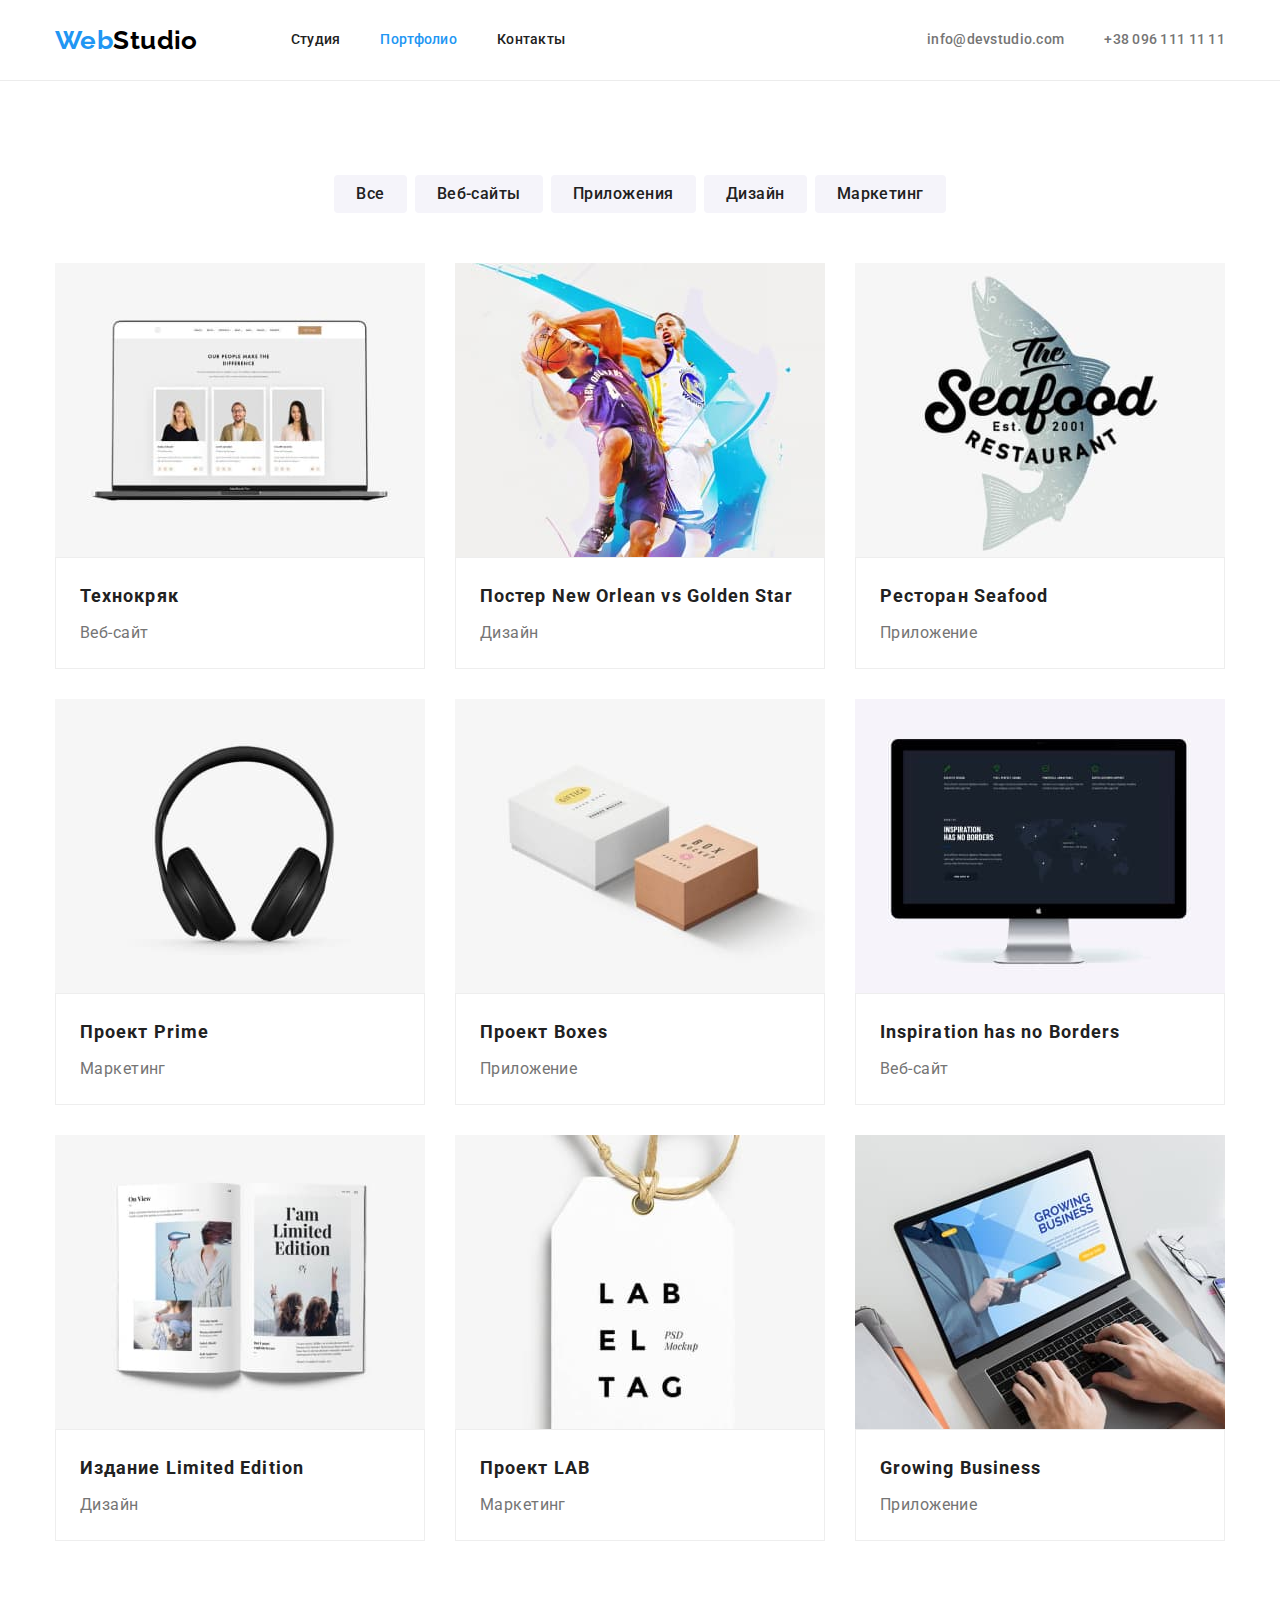
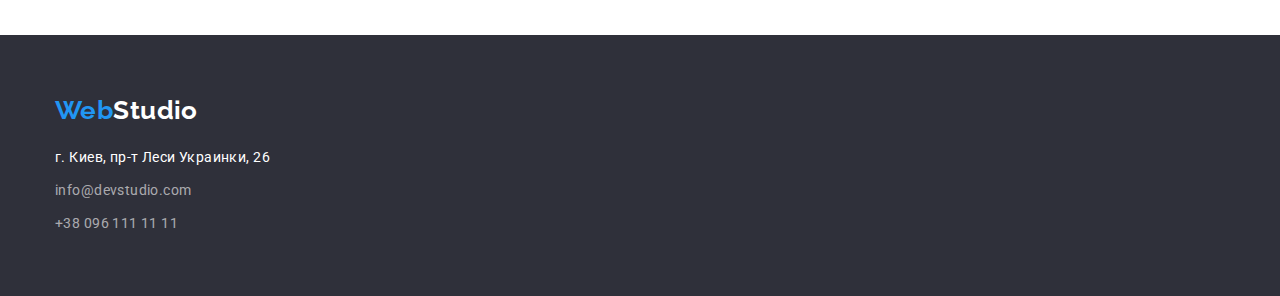
==== portfolio.html @ d9ded42a "Initial commit" ====
<!DOCTYPE html>
<html lang="ru">
<head>
    <meta charset="UTF-8">
    <meta http-equiv="X-UA-Compatible" content="IE=edge">
    <meta name="viewport" content="width=device-width, initial-scale=1.0">
    <title>Портфолио</title>
    <!--Custome fonts-->
    <link rel="preconnect" href="https://fonts.googleapis.com">
    <link rel="preconnect" href="https://fonts.gstatic.com" crossorigin>
    <link href="https://fonts.googleapis.com/css2?family=Raleway:wght@700&family=Roboto:wght@400;500;700;900&display=swap" rel="stylesheet">

    <link rel="stylesheet" href="https://cdn.jsdelivr.net/npm/modern-normalize@1.1.0/modern-normalize.min.css" />
    <!--Custome style-->
    <link rel="stylesheet" href="./css/styles.css">
    
</head>
<body>
    <!-- Cекція Хедер-->
    <header class="header">
        <div class="container header-container">

            <a class="logo-header" href="./index.html"><span class="logo-accent">Web</span>Studio</a>
            <nav class="header-nav">
                <ul class="header-nav-list list ">
                    <li class="item"><a class="header-nav-item link " href="./index.html">Студия</a></li>
                    <li class="item"><a class="header-nav-item link current-link" href="./portfolio.html">Портфолио</a></li>
                    <li class="item"><a class="header-nav-item link" href="./index.html">Контакты</a></li>
                </ul>
            </nav> 
        
            <ul class="header-contact-list list">
                <li class="item"><a class="header-contact-item link" href="mailto:info@devstudio.com">info@devstudio.com</a></li>
                <li class="item"><a class="header-contact-item link" href="tel:+380961111111">+38 096 111 11 11</a></li>
            </ul>
        </div>
    
    </header>


    <main>

        <section class="portfolio-section">
            <div class="container">
                <!--Секція Фільтри--> 
                
                    <ul class="filters list">
                        <li class="filter-item"><button class="filter-btn" type="button">Все </button></li>
                        <li class="filter-item"><button class="filter-btn" type="button">Веб-сайты</button></li>
                        <li class="filter-item"><button class="filter-btn" type="button">Приложения</button></li>
                        <li class="filter-item"><button class="filter-btn" type="button">Дизайн</button></li>
                        <li class="filter-item"><button class="filter-btn" type="button">Маркетинг</button>  </li>
                    </ul>
                        
                     <!--Секція Портфоліо-->  
                <h1 class="visually-hidden">Портфолио</h1>
                <ul class="portfolio-flex list">
                    <li class="portfolio-item">
                        <img src="./images/portfolio/img-1.jpg" alt="Веб-сайт на ноутбуке"  width="370" height="294">
                        <div class="portfolio-card">
                            <h2 class="portfolio-item-title">Технокряк</h2>
                            <p class="portfolio-item-descr">Веб-сайт</p>
                        </div>
                    </li>
                    <li class="portfolio-item">
                        <img src="./images/portfolio/img-2.jpg" alt="постер с баскетболистами" width="370" height="294">
                        <div class="portfolio-card">
                            <h2 class="portfolio-item-title">Постер New Orlean vs Golden Star</h2>
                            <p class="portfolio-item-descr">Дизайн</p>
                        </div>
                    </li>
                    <li class="portfolio-item">
                        <img src="./images/portfolio/img-3.jpg" alt="эмблема ресторана Seafood" width="370" height="294">
                        <div class="portfolio-card">
                            <h2 class="portfolio-item-title">Ресторан Seafood</h2>
                            <p class="portfolio-item-descr">Приложение</p>
                        </div>
                    </li>
                    <li class="portfolio-item">
                        <img src="./images/portfolio/img-4.jpg" alt="наушники" width="370" height="294">
                        <div class="portfolio-card">
                            <h2 class="portfolio-item-title">Проект Prime</h2>
                            <p class="portfolio-item-descr">Маркетинг</p>
                        </div>
                    </li>
                    <li class="portfolio-item">
                        <img src="./images/portfolio/img-5.jpg" alt="коробки" width="370" height="294">
                        <div class="portfolio-card">
                            <h2 class="portfolio-item-title">Проект Boxes</h2>
                            <p class="portfolio-item-descr">Приложение</p>
                        </div>
                    </li>
                    <li class="portfolio-item">
                        <img src="./images/portfolio/img-6.jpg" alt="монитор компьютера" width="370" height="294">
                        <div class="portfolio-card">
                            <h2 class="portfolio-item-title" lang="en">Inspiration has no Borders</h2>
                            <p class="portfolio-item-descr">Веб-сайт</p>
                        </div>
                    </li>
                    <li class="portfolio-item">
                        <img src="./images/portfolio/img-7.jpg" alt="брошюра" width="370" height="294">
                        <div class="portfolio-card">
                            <h2 class="portfolio-item-title">Издание Limited Edition</h2>
                            <p class="portfolio-item-descr">Дизайн</p>
                        </div>
                    </li>
                    <li class="portfolio-item">
                        <img src="./images/portfolio/img-8.jpg" alt="этикетка" width="370" height="294">
                        <div class="portfolio-card">
                            <h2 class="portfolio-item-title">Проект LAB</h2>
                            <p class="portfolio-item-descr">Маркетинг</p>
                        </div>
                    </li>
                    <li class="portfolio-item">
                        <img src="./images/portfolio/img-9.jpg" alt="человек печатает на ноутбуке" width="370" height="294">
                        <div class="portfolio-card">
                            <h2 class="portfolio-item-title" lang="en">Growing Business</h2>
                            <p class="portfolio-item-descr">Приложение</p>
                        </div>
                    </li>
                </ul>
            </div>
        
             

       
        </section>

       
        

    </main>

    <footer class="footer">
        <div class="container">     
            <a class="logo-footer" href="./index.html"><span class="logo-accent">Web</span>Studio</a>
            
            <!--Секція Контакти-->
            <address>
                <ul class="footer-list list">
                    <li class="footer-item"><a class="address-footer link" href= "https://goo.gl/maps/YNEkaUULh8nP7Quw9" target="_blank" rel="noopener nofollow noreferrer">г. Киев, пр-т Леси Украинки, 26</a></li> 
                    <li class="footer-item"><a class="contact-footer link" href="mailto:info@devstudio.com">info@devstudio.com</a></li>
                    <li class="footer-item"><a class="contact-footer link" href="tel:+380961111111">+38 096 111 11 11</a></li>
                </ul>
                
            </address>
            
       </div>
    
    
    </footer>
    
</body>


</html>
---- css/styles.css ----
:root {
    --main-font: "Roboto";
    
    --title-text-color: #212121;
    --primary-text-color:#757575;
    --secondary-text-color:#FFFFFF;
    --accent-text-color:#2196F3;
    --logo-header-color:#000000;
    --hero-background-color:#2F303A;
    --hero-btn-accent-color: #188CE8;
    --team-background-color: #F5F4FA;
    --footer-background-color: #2F303A;

}


body {
   font-family: var(--main-font), sans-serif;
   font-weight: 400;
   font-size: 14px;
   letter-spacing: 0.03em;

   background-color: var(--secondary-text-color);

   color: var(--primary-text-color);
}

/* reset */
h1,
h2,
h3,
h4,
h5,
h6,
p {
margin: 0;
}

button{
    padding: 0;
    margin: 0;
    border-width: 0;
}

img {
    display: block;
    max-width: 100%;
    height: auto;
}

address {
    font-style: normal;
}

.section{
    padding-top: 94px;
    padding-bottom: 94px;
}

.container{
    width: 1200px;
    padding: 0 15px;
    margin: 0 auto;
       /* outline: 1px solid red; */
    
}

/* Cкидання стилів за замовчуванням*/
.link {
    text-decoration: none;
}

.list {
    list-style: none;
    margin: 0;
    padding: 0;
}

/* Секція Хедер */
.header{
    border-bottom: 1px solid #ECECEC;
}

.header-container{
    display: flex;
    align-items: center;
    
    /* background-color: yellowgreen; */
} 

.logo-header{
    margin-right: 93px;

    font-family: "Raleway";
    font-style: normal;
    font-weight: 700;
    font-size: 26px;
    line-height: 1.19;
    color: var(--logo-header-color);
    text-decoration: none;
    
}

.logo-accent {
    color: var(--accent-text-color);
}

/* .header-nav-list>li:not(:first-child) {
    margin-left: 40px; 
} */

.header-nav-list {  
    display: flex; 

    font-weight: 500;
    line-height: 1.14;
    letter-spacing: 0.02em;
     

    /* background-color: teal; */
    
}

.header-nav-list .item +.item{
    margin-left: 40px; 
}
   
.header-nav-item{
    display: block;
    padding-top: 32px;
    padding-bottom: 32px;
    
    color: var(--title-text-color);
}


.header-nav-list :hover,
.header-nav-list :focus {
    color: var(--accent-text-color);
}


.current-link {
    color: var(--accent-text-color);
}

.header-contact-list .item +.item{
    margin-left: 40px; 
}

/* .header-contact-list>li:not(:first-child) {
    margin-left: 40px; 
} */


.header-contact-list{
    display: flex; 
    margin-left: auto;
    /* background-color: yellow; */
}



.header-contact-item {
    display: block;
    padding-top: 32px;
    padding-bottom: 32px;

    color: var(--primary-text-color);
    font-weight: 500;
    line-height: 1.14;
    letter-spacing: 0.02em;
}

.header-contact-item:hover,
.header-contact-item:focus {
    color: var(--accent-text-color);
}

/* Секція Hero */

.hero {
    /* height: 600px; */
    padding-top: 200px;
    padding-bottom: 200px;
    text-align: center;
    background-color: var(--hero-background-color);
}


.hero-title {
   
    width: 696px;
    margin-left: auto;
    margin-right: auto;

    margin-bottom: 30px;

    font-weight: 900;
    font-size: 44px;
    line-height: 1.36;
    letter-spacing: 0.06em;
    text-transform: uppercase;
    color: var(--secondary-text-color);
    
}

.hero-btn {
    background: var(--accent-text-color);
    box-shadow: 0px 4px 4px rgba(0, 0, 0, 0.15);
    border-radius: 4px;
    padding: 10px 32px;
    font-family: inherit;
    font-weight: 700;
    font-size: 16px;
    line-height: 1.88;
   

    letter-spacing: 0.06em;
    cursor: pointer;
    color: var(--secondary-text-color);
}

.hero-btn:hover,
.hero-btn:focus{
    background-color: var(--hero-btn-accent-color);
}

/* Секція особливості */

.visually-hidden {
    position: absolute;
    width: 1px;
    height: 1px;
    margin: -1px;
    border: 0;
    padding: 0;
    
    white-space: nowrap;
    clip-path: inset(100%);
    clip: rect(0 0 0 0);
    overflow: hidden;
  }

  /* .features-container{
    padding-top: 94px;
    padding-bottom: 94px;
  } */

  .features-list{
    display: flex;
  }

  .features-list .item +.item{
    margin-left: 30px; 
    
}

.features-list >.item{
    width: 270px;
 
}
  
.features-title {
    font-size: 14px;
    font-weight: 700;
    line-height: 1.14;
    text-transform: uppercase;
    color: var(--title-text-color);
    margin-bottom: 10px;
}

.features-descr {
    line-height: 1.71;
    color: var(--primary-text-color);
}

/* Секція чим ми займаємося */
.about{
    padding-top: 0;
}
.about-title {
    margin-bottom: 50px;
    font-weight: 700;
    font-size: 36px;
    line-height: 1.16               ;
    text-align: center;

    color: var(--title-text-color);
}

.about-list {
    display: flex;
}

.about-item +.about-item {
    margin-left: 30px;
}


/* Секція Наша команда */
.team {
    height: 648px;
    padding-top: 94px;
    padding-bottom: 94px;
    background-color: var(--team-background-color);
}
.team-title{
    margin-bottom: 50px;
    font-weight: 700;
    font-size: 36px;
    line-height: 1.17;
    text-align: center;

    color: var(--title-text-color);
}

.team-list{
    display: flex;
   }

   .team-card{
    padding-top: 30px;
    padding-bottom: 30px;
   }

.team-member {
    box-shadow: 0px 1px 3px rgba(0, 0, 0, 0.12), 0px 1px 1px rgba(0, 0, 0, 0.14), 0px 2px 1px rgba(0, 0, 0, 0.2);
    border-radius: 0px 0px 4px 4px;
    background-color: var(--secondary-text-color);
}

.team-member +.team-member{
    margin-left: 30px;
}

.team-member-title {
    margin-bottom: 10px;
    text-align: center;

    font-weight: 500;
    font-size: 16px;
    line-height: 1.19;
    
    color: var(--title-text-color);
}

.team-member-position {
    text-align: center;
    font-size: 16px;
    line-height: 1.19;
    
    color: var(--primary-text-color);
}

/* Секція footer */
.footer {
    padding-top: 60px;
    padding-bottom: 60px;
    background-color: var(--footer-background-color);
}


/* .footer-container{
    display: block;
   
} */

.logo-footer {
    display: block;
    margin-bottom: 20px;
    

    font-family: "Raleway";
    font-style: normal;
    font-weight: 700;
    font-size: 26px;
    line-height: 1.19;
    color: var(--secondary-text-color);
    text-decoration: none;
}

/* Секція Контакти */

.address-footer{
    color: var(--secondary-text-color);
    line-height: 1.71;
}

.address-footer:hover,
.address-footer:focus{
    color: var(--accent-text-color);  
}

.contact-footer {
    line-height: 1.71;
    
    color: rgba(255, 255, 255, 0.6);
}    

.contact-footer:hover,
.contact-footer:focus {
 color: var(--accent-text-color);
}

.footer-item +.footer-item{
    margin-top: 9px;
}

/* Секція Фільтри */

.portfolio-section{
    padding-top: 94px;
    padding-bottom: 94px;
}

.filters {
    display: flex;
    justify-content: center;
     /* margin-right: auto; */
    margin-bottom: 50px;
    /* margin-left: auto; */
}

.filter-item +.filter-item {
    margin-left: 8px;
}

.filter-btn {
    font-family: inherit;
    font-style: inherit;
    font-weight: 500;
    font-size: 16px;
    line-height: 1.62;
    letter-spacing: 0.03em;
    cursor: pointer;
    background-color: var(--team-background-color);
  
    color: var(--title-text-color);
    text-align: center;
    border-radius: 4px;
    padding: 6px 22px;
}

.filter-btn:hover,
.filter-btn:focus,
.filter-btn:active {
    background-color: var(--accent-text-color);
    box-shadow: 0px 3px 1px rgba(0, 0, 0, 0.1), 0px 1px 2px rgba(0, 0, 0, 0.08), 0px 2px 2px rgba(0, 0, 0, 0.12);

    color: var(--secondary-text-color);
}

/* Секція Портфоліо */
.portfolio-flex {
    display: flex;
    flex-wrap: wrap;
   
}

.portfolio-item{
    width: 370px;
    margin-right: 30px;
    margin-bottom: 30px;
    /* border: 1px solid #EEEEEE; */
}

.portfolio-item:nth-child(3n){
    margin-right: 0;
   
}

.portfolio-item:nth-last-child(-n + 3) {
    margin-bottom: 0;
    /* background-color: orange; */
  }

  .portfolio-card{
    padding-top: 20px;
    padding-right: 24px;
    padding-bottom: 20px;
    padding-left: 24px;
    border: 1px solid #EEEEEE;

  }
.portfolio-item-title {
    margin-bottom: 4px;    

    font-weight: 700;
    font-size: 18px;
    line-height: 2;
    letter-spacing: 0.06em;
    
    color: var(--title-text-color);
}

.portfolio-item-descr {
    font-size: 16px;
    line-height: 1.88;
    
}
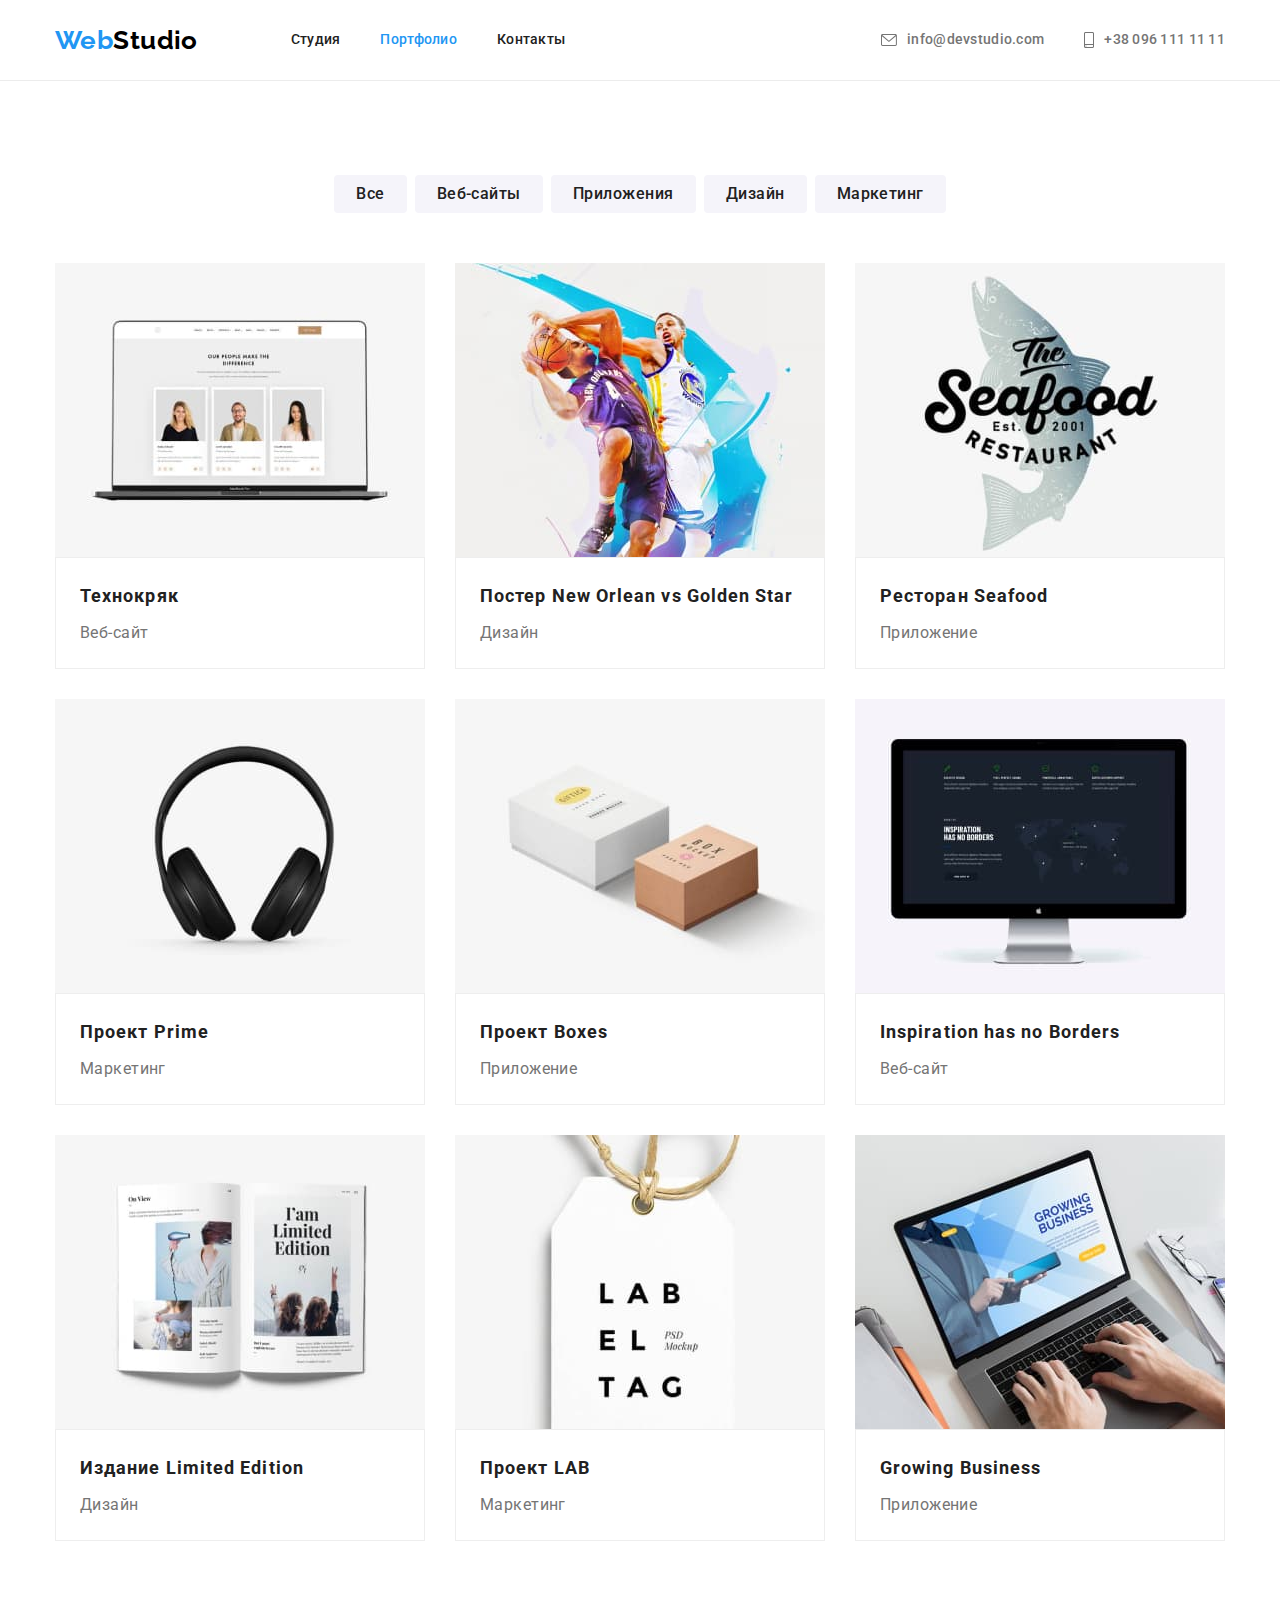
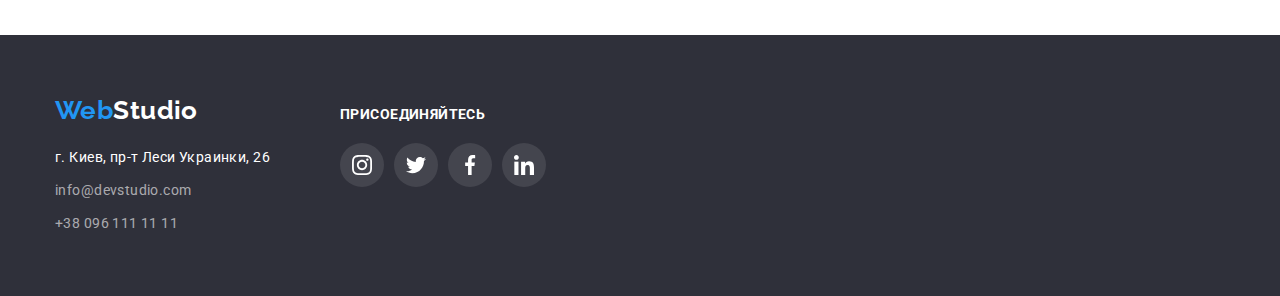
==== commit a93d90c0: "Update portfolio.html" ====
--- a/portfolio.html
+++ b/portfolio.html
@@ -1,5 +1,6 @@
 <!DOCTYPE html>
 <html lang="ru">
+
 <head>
     <meta charset="UTF-8">
     <meta http-equiv="X-UA-Compatible" content="IE=edge">
@@ -8,13 +9,16 @@
     <!--Custome fonts-->
     <link rel="preconnect" href="https://fonts.googleapis.com">
     <link rel="preconnect" href="https://fonts.gstatic.com" crossorigin>
-    <link href="https://fonts.googleapis.com/css2?family=Raleway:wght@700&family=Roboto:wght@400;500;700;900&display=swap" rel="stylesheet">
+    <link
+        href="https://fonts.googleapis.com/css2?family=Raleway:wght@700&family=Roboto:wght@400;500;700;900&display=swap"
+        rel="stylesheet">
 
     <link rel="stylesheet" href="https://cdn.jsdelivr.net/npm/modern-normalize@1.1.0/modern-normalize.min.css" />
     <!--Custome style-->
     <link rel="stylesheet" href="./css/styles.css">
-    
+
 </head>
+
 <body>
     <!-- Cекція Хедер-->
     <header class="header">
@@ -24,17 +28,31 @@
             <nav class="header-nav">
                 <ul class="header-nav-list list ">
                     <li class="item"><a class="header-nav-item link " href="./index.html">Студия</a></li>
-                    <li class="item"><a class="header-nav-item link current-link" href="./portfolio.html">Портфолио</a></li>
+                    <li class="item"><a class="header-nav-item link current-link" href="./portfolio.html">Портфолио</a>
+                    </li>
                     <li class="item"><a class="header-nav-item link" href="./index.html">Контакты</a></li>
                 </ul>
-            </nav> 
-        
+            </nav>
+
             <ul class="header-contact-list list">
-                <li class="item"><a class="header-contact-item link" href="mailto:info@devstudio.com">info@devstudio.com</a></li>
-                <li class="item"><a class="header-contact-item link" href="tel:+380961111111">+38 096 111 11 11</a></li>
+                <li class="item">
+                    <a class="header-contact-item link" href="mailto:info@devstudio.com">
+                        <svg class="contacts-icon" width="16px" height="12px">
+                            <use href="./images/icons.svg#icon-envelope"></use>
+                        </svg>
+                        info@devstudio.com</a>
+                </li>
+                <li class="item">
+                    <a class="header-contact-item link" href="tel:+380961111111">
+                        <svg class="contacts-icon" width="10px" height="16px">
+                            <use href="./images/icons.svg#icon-smartphone"></use>
+                        </svg>
+                        +38 096 111 11 11</a>
+                </li>
             </ul>
+
         </div>
-    
+
     </header>
 
 
@@ -42,21 +60,21 @@
 
         <section class="portfolio-section">
             <div class="container">
-                <!--Секція Фільтри--> 
-                
-                    <ul class="filters list">
-                        <li class="filter-item"><button class="filter-btn" type="button">Все </button></li>
-                        <li class="filter-item"><button class="filter-btn" type="button">Веб-сайты</button></li>
-                        <li class="filter-item"><button class="filter-btn" type="button">Приложения</button></li>
-                        <li class="filter-item"><button class="filter-btn" type="button">Дизайн</button></li>
-                        <li class="filter-item"><button class="filter-btn" type="button">Маркетинг</button>  </li>
-                    </ul>
-                        
-                     <!--Секція Портфоліо-->  
+                <!--Секція Фільтри-->
+
+                <ul class="filters list">
+                    <li class="filter-item"><button class="filter-btn" type="button">Все </button></li>
+                    <li class="filter-item"><button class="filter-btn" type="button">Веб-сайты</button></li>
+                    <li class="filter-item"><button class="filter-btn" type="button">Приложения</button></li>
+                    <li class="filter-item"><button class="filter-btn" type="button">Дизайн</button></li>
+                    <li class="filter-item"><button class="filter-btn" type="button">Маркетинг</button> </li>
+                </ul>
+
+                <!--Секція Портфоліо-->
                 <h1 class="visually-hidden">Портфолио</h1>
                 <ul class="portfolio-flex list">
                     <li class="portfolio-item">
-                        <img src="./images/portfolio/img-1.jpg" alt="Веб-сайт на ноутбуке"  width="370" height="294">
+                        <img src="./images/portfolio/img-1.jpg" alt="Веб-сайт на ноутбуке" width="370" height="294">
                         <div class="portfolio-card">
                             <h2 class="portfolio-item-title">Технокряк</h2>
                             <p class="portfolio-item-descr">Веб-сайт</p>
@@ -70,7 +88,8 @@
                         </div>
                     </li>
                     <li class="portfolio-item">
-                        <img src="./images/portfolio/img-3.jpg" alt="эмблема ресторана Seafood" width="370" height="294">
+                        <img src="./images/portfolio/img-3.jpg" alt="эмблема ресторана Seafood" width="370"
+                            height="294">
                         <div class="portfolio-card">
                             <h2 class="portfolio-item-title">Ресторан Seafood</h2>
                             <p class="portfolio-item-descr">Приложение</p>
@@ -112,7 +131,8 @@
                         </div>
                     </li>
                     <li class="portfolio-item">
-                        <img src="./images/portfolio/img-9.jpg" alt="человек печатает на ноутбуке" width="370" height="294">
+                        <img src="./images/portfolio/img-9.jpg" alt="человек печатает на ноутбуке" width="370"
+                            height="294">
                         <div class="portfolio-card">
                             <h2 class="portfolio-item-title" lang="en">Growing Business</h2>
                             <p class="portfolio-item-descr">Приложение</p>
@@ -120,36 +140,80 @@
                     </li>
                 </ul>
             </div>
-        
-             
-
-       
+
+
+
+
         </section>
 
-       
-        
+
+
 
     </main>
 
     <footer class="footer">
-        <div class="container">     
-            <a class="logo-footer" href="./index.html"><span class="logo-accent">Web</span>Studio</a>
-            
-            <!--Секція Контакти-->
-            <address>
-                <ul class="footer-list list">
-                    <li class="footer-item"><a class="address-footer link" href= "https://goo.gl/maps/YNEkaUULh8nP7Quw9" target="_blank" rel="noopener nofollow noreferrer">г. Киев, пр-т Леси Украинки, 26</a></li> 
-                    <li class="footer-item"><a class="contact-footer link" href="mailto:info@devstudio.com">info@devstudio.com</a></li>
-                    <li class="footer-item"><a class="contact-footer link" href="tel:+380961111111">+38 096 111 11 11</a></li>
-                </ul>
-                
-            </address>
-            
-       </div>
-    
-    
+        <div class="studio-contacts container">
+            <div class="studio-adresss">
+                <a class="logo-footer" href="./index.html"><span class="logo-accent">Web</span>Studio</a>
+
+                <!--Секція Контакти-->
+                <address>
+                    <ul class="footer-list list">
+                        <li class="footer-item">
+                            <a class="address-footer link" href="https://goo.gl/maps/YNEkaUULh8nP7Quw9" target="_blank"
+                                rel="noopener nofollow noreferrer">г. Киев, пр-т Леси Украинки, 26</a>
+                        </li>
+                        <li class="footer-item">
+                            <a class="contact-footer link" href="mailto:info@devstudio.com">info@devstudio.com</a>
+                        </li>
+                        <li class="footer-item">
+                            <a class="contact-footer link" href="tel:+380961111111">+38 096 111 11 11</a>
+                        </li>
+                    </ul>
+                </address>
+            </div>
+            <div class="follow">
+                <strong class="follow-title">присоединяйтесь</strong>
+                <ul class="social-media-footer list">
+                    <li class="social-media-item">
+                        <a class="social-media-link link" href="" target="_blank" rel="noopener noreferrer"
+                            aria-label="instagram">
+                            <svg class="social-media-icon" width="20" height="20">
+                                <use href="./images/icons.svg#icon-instagram"></use>
+                            </svg>
+                        </a>
+                    </li>
+                    <li class="social-media-item">
+                        <a class="social-media-link link" href="" target="_blank" rel="noopener noreferrer"
+                            aria-label="twitter">
+                            <svg class="social-media-icon" width="20" height="20">
+                                <use href="./images/icons.svg#icon-twitter"></use>
+                            </svg>
+                        </a>
+                    </li>
+                    <li class="social-media-item">
+                        <a class="social-media-link link" href="" target="_blank" rel="noopener noreferrer"
+                            aria-label="facebook">
+                            <svg class="social-media-icon" width="20" height="20">
+                                <use href="./images/icons.svg#icon-facebook"></use>
+                            </svg>
+                        </a>
+                    </li>
+                    <li class="social-media-item">
+                        <a class="social-media-link link" href="" target="_blank" rel="noopener noreferrer"
+                            aria-label="linkedin">
+                            <svg class="social-media-icon" width="20" height="20">
+                                <use href="./images/icons.svg#icon-linkedin"></use>
+                            </svg>
+                        </a>
+                    </li>
+                </ul>
+
+            </div>
+        </div>
+
     </footer>
-    
+
 </body>
 
 
--- a/css/styles.css
+++ b/css/styles.css
@@ -1,28 +1,27 @@
 :root {
     --main-font: "Roboto";
-    
+
     --title-text-color: #212121;
-    --primary-text-color:#757575;
-    --secondary-text-color:#FFFFFF;
-    --accent-text-color:#2196F3;
-    --logo-header-color:#000000;
-    --hero-background-color:#2F303A;
+    --primary-text-color: #757575;
+    --secondary-text-color: #FFFFFF;
+    --accent-text-color: #2196F3;
+    --logo-header-color: #000000;
+    --hero-background-color: #C4C4C4;
     --hero-btn-accent-color: #188CE8;
     --team-background-color: #F5F4FA;
     --footer-background-color: #2F303A;
 
 }
 
-
 body {
-   font-family: var(--main-font), sans-serif;
-   font-weight: 400;
-   font-size: 14px;
-   letter-spacing: 0.03em;
-
-   background-color: var(--secondary-text-color);
-
-   color: var(--primary-text-color);
+    font-family: var(--main-font), sans-serif;
+    font-weight: 400;
+    font-size: 14px;
+    letter-spacing: 0.03em;
+
+    background-color: var(--secondary-text-color);
+
+    color: var(--primary-text-color);
 }
 
 /* reset */
@@ -33,10 +32,10 @@
 h5,
 h6,
 p {
-margin: 0;
-}
-
-button{
+    margin: 0;
+}
+
+button {
     padding: 0;
     margin: 0;
     border-width: 0;
@@ -52,17 +51,17 @@
     font-style: normal;
 }
 
-.section{
+.section {
     padding-top: 94px;
     padding-bottom: 94px;
 }
 
-.container{
+.container {
     width: 1200px;
     padding: 0 15px;
     margin: 0 auto;
-       /* outline: 1px solid red; */
-    
+    /* outline: 1px solid red; */
+
 }
 
 /* Cкидання стилів за замовчуванням*/
@@ -77,18 +76,18 @@
 }
 
 /* Секція Хедер */
-.header{
+.header {
     border-bottom: 1px solid #ECECEC;
 }
 
-.header-container{
+.header-container {
     display: flex;
     align-items: center;
-    
+
     /* background-color: yellowgreen; */
-} 
-
-.logo-header{
+}
+
+.logo-header {
     margin-right: 93px;
 
     font-family: "Raleway";
@@ -98,7 +97,7 @@
     line-height: 1.19;
     color: var(--logo-header-color);
     text-decoration: none;
-    
+
 }
 
 .logo-accent {
@@ -109,60 +108,64 @@
     margin-left: 40px; 
 } */
 
-.header-nav-list {  
-    display: flex; 
+.header-nav-list {
+    display: flex;
 
     font-weight: 500;
     line-height: 1.14;
     letter-spacing: 0.02em;
-     
+
 
     /* background-color: teal; */
-    
-}
-
-.header-nav-list .item +.item{
-    margin-left: 40px; 
-}
-   
-.header-nav-item{
+
+}
+
+.header-nav-list .item+.item {
+    margin-left: 40px;
+}
+
+.header-nav-item {
     display: block;
     padding-top: 32px;
     padding-bottom: 32px;
-    
-    color: var(--title-text-color);
-}
-
+
+    color: var(--title-text-color);
+}
 
 .header-nav-list :hover,
 .header-nav-list :focus {
     color: var(--accent-text-color);
 }
 
-
 .current-link {
     color: var(--accent-text-color);
 }
 
-.header-contact-list .item +.item{
-    margin-left: 40px; 
+.header-contact-list .item+.item {
+    margin-left: 40px;
 }
 
 /* .header-contact-list>li:not(:first-child) {
     margin-left: 40px; 
 } */
 
-
-.header-contact-list{
-    display: flex; 
+.header-contact-list {
+    display: flex;
+    align-items: center;
     margin-left: auto;
     /* background-color: yellow; */
 }
 
-
+.contacts-icon {
+    display: block;
+    margin-right: 10px;
+    fill: currentColor;
+}
 
 .header-contact-item {
-    display: block;
+    display: flex;
+    align-items: center;
+
     padding-top: 32px;
     padding-bottom: 32px;
 
@@ -178,18 +181,34 @@
 }
 
 /* Секція Hero */
+/* .overlay{
+    max-width: 1600px;
+    height: 600px;
+    margin-left: auto;
+    margin-right: auto;} */
 
 .hero {
-    /* height: 600px; */
+
+    max-width: 1600px;
+    height: 600px;
+    margin-left: auto;
+    margin-right: auto;
+
     padding-top: 200px;
     padding-bottom: 200px;
     text-align: center;
+
+    background-image: linear-gradient(to right,
+            rgba(47, 48, 58, 0.4),
+            rgba(47, 48, 58, 0.4)),
+        url(../images/img-bgd.jpg);
+
+
     background-color: var(--hero-background-color);
 }
 
-
 .hero-title {
-   
+
     width: 696px;
     margin-left: auto;
     margin-right: auto;
@@ -202,7 +221,7 @@
     letter-spacing: 0.06em;
     text-transform: uppercase;
     color: var(--secondary-text-color);
-    
+
 }
 
 .hero-btn {
@@ -214,7 +233,7 @@
     font-weight: 700;
     font-size: 16px;
     line-height: 1.88;
-   
+
 
     letter-spacing: 0.06em;
     cursor: pointer;
@@ -222,7 +241,7 @@
 }
 
 .hero-btn:hover,
-.hero-btn:focus{
+.hero-btn:focus {
     background-color: var(--hero-btn-accent-color);
 }
 
@@ -235,32 +254,42 @@
     margin: -1px;
     border: 0;
     padding: 0;
-    
+
     white-space: nowrap;
     clip-path: inset(100%);
     clip: rect(0 0 0 0);
     overflow: hidden;
-  }
-
-  /* .features-container{
+}
+
+/* .features-container{
     padding-top: 94px;
     padding-bottom: 94px;
   } */
 
-  .features-list{
-    display: flex;
-  }
-
-  .features-list .item +.item{
-    margin-left: 30px; 
-    
-}
-
-.features-list >.item{
+.features-svg {
+    display: block;
     width: 270px;
- 
-}
-  
+    height: 120px;
+    padding: 25px 100px 25px 100px;
+    margin-bottom: 30px;
+    background-color: var(--team-background-color);
+
+}
+
+.features-list {
+    display: flex;
+}
+
+.features-list .item+.item {
+    margin-left: 30px;
+
+}
+
+.features-list>.item {
+    width: 270px;
+
+}
+
 .features-title {
     font-size: 14px;
     font-weight: 700;
@@ -276,14 +305,15 @@
 }
 
 /* Секція чим ми займаємося */
-.about{
+.about {
     padding-top: 0;
 }
+
 .about-title {
     margin-bottom: 50px;
     font-weight: 700;
     font-size: 36px;
-    line-height: 1.16               ;
+    line-height: 1.16;
     text-align: center;
 
     color: var(--title-text-color);
@@ -293,10 +323,9 @@
     display: flex;
 }
 
-.about-item +.about-item {
+.about-item+.about-item {
     margin-left: 30px;
 }
-
 
 /* Секція Наша команда */
 .team {
@@ -305,7 +334,8 @@
     padding-bottom: 94px;
     background-color: var(--team-background-color);
 }
-.team-title{
+
+.team-title {
     margin-bottom: 50px;
     font-weight: 700;
     font-size: 36px;
@@ -315,14 +345,14 @@
     color: var(--title-text-color);
 }
 
-.team-list{
-    display: flex;
-   }
-
-   .team-card{
+.team-list {
+    display: flex;
+}
+
+.team-card {
     padding-top: 30px;
     padding-bottom: 30px;
-   }
+}
 
 .team-member {
     box-shadow: 0px 1px 3px rgba(0, 0, 0, 0.12), 0px 1px 1px rgba(0, 0, 0, 0.14), 0px 2px 1px rgba(0, 0, 0, 0.2);
@@ -330,7 +360,7 @@
     background-color: var(--secondary-text-color);
 }
 
-.team-member +.team-member{
+.team-member+.team-member {
     margin-left: 30px;
 }
 
@@ -341,16 +371,100 @@
     font-weight: 500;
     font-size: 16px;
     line-height: 1.19;
-    
+
     color: var(--title-text-color);
 }
 
 .team-member-position {
+    margin-bottom: 16px;
     text-align: center;
     font-size: 16px;
     line-height: 1.19;
-    
+
     color: var(--primary-text-color);
+}
+
+/* Оформлення іконок */
+.social-media {
+    display: flex;
+    justify-content: center;
+
+}
+
+.social-media-item:not(:last-child) {
+    margin-right: 10px;
+}
+
+.social-media-link {
+    display: flex;
+    align-items: center;
+    justify-content: center;
+    width: 44px;
+    height: 44px;
+    color: #AFB1B8;
+    background-color: var(--secondary-text-color);
+    border-radius: 50%;
+
+    /* fill: #AFB1B8;  */
+
+    /* outline: 1px solid red;  */
+}
+
+.social-media-link:hover,
+.social-media-link:focus {
+    color: var(--secondary-text-color);
+    background-color: var(--accent-text-color);
+}
+
+.social-media-icon {
+    fill: currentColor;
+}
+
+/* Секція Clients */
+
+.cliets-title {
+    font-weight: 700;
+    font-size: 36px;
+    line-height: 1.17;
+    text-align: center;
+    letter-spacing: 0.03em;
+
+    color: var(--title-text-color);
+}
+
+.clients-list {
+    display: flex;
+    align-items: center;
+    justify-content: center;
+    margin-top: 50px;
+
+}
+
+.client-item {
+    display: flex;
+    align-items: center;
+    justify-content: center;
+    width: 170px;
+    height: 92px;
+    border: 1px solid #AFB1B8;
+    border-radius: 4px;
+
+    color: #AFB1B8;
+    ;
+}
+
+.client-item:not(:last-child) {
+    margin-right: 30px;
+}
+
+.client-item:hover,
+.client-item:focus {
+    border-color: var(--accent-text-color);
+    color: var(--accent-text-color);
+}
+
+.client-icon {
+    fill: currentColor;
 }
 
 /* Секція footer */
@@ -360,16 +474,10 @@
     background-color: var(--footer-background-color);
 }
 
-
-/* .footer-container{
-    display: block;
-   
-} */
-
 .logo-footer {
     display: block;
     margin-bottom: 20px;
-    
+
 
     font-family: "Raleway";
     font-style: normal;
@@ -382,34 +490,73 @@
 
 /* Секція Контакти */
 
-.address-footer{
+.address-footer {
     color: var(--secondary-text-color);
     line-height: 1.71;
 }
 
 .address-footer:hover,
-.address-footer:focus{
-    color: var(--accent-text-color);  
+.address-footer:focus {
+    color: var(--accent-text-color);
 }
 
 .contact-footer {
     line-height: 1.71;
-    
+
     color: rgba(255, 255, 255, 0.6);
-}    
+}
 
 .contact-footer:hover,
 .contact-footer:focus {
- color: var(--accent-text-color);
-}
-
-.footer-item +.footer-item{
+    color: var(--accent-text-color);
+}
+
+.footer-item+.footer-item {
     margin-top: 9px;
 }
 
+.studio-contacts {
+    display: flex;
+}
+
+/* Секція присоединяйтесь */
+.follow {
+    display: flex;
+    flex-direction: column;
+    margin-top: 12px;
+    margin-left: 70px;
+
+}
+
+.follow-title {
+    display: block;
+    margin-bottom: 20px;
+    height: 16px;
+    font-weight: 700;
+    line-height: 1.14;
+    text-transform: uppercase;
+    color: var(--secondary-text-color);
+}
+
+.social-media-footer {
+    display: flex;
+
+    justify-content: center;
+}
+
+.social-media-footer>.social-media-item>.social-media-link {
+    color: var(--secondary-text-color);
+    background-color: rgba(255, 255, 255, 0.1);
+}
+
+.social-media-footer>.social-media-item>.social-media-link:hover,
+.social-media-footer>.social-media-item>.social-media-link:focus {
+    background-color: var(--accent-text-color);
+}
+
 /* Секція Фільтри */
 
-.portfolio-section{
+.portfolio-section {
     padding-top: 94px;
     padding-bottom: 94px;
 }
@@ -417,12 +564,12 @@
 .filters {
     display: flex;
     justify-content: center;
-     /* margin-right: auto; */
+    /* margin-right: auto; */
     margin-bottom: 50px;
     /* margin-left: auto; */
 }
 
-.filter-item +.filter-item {
+.filter-item+.filter-item {
     margin-left: 8px;
 }
 
@@ -435,7 +582,7 @@
     letter-spacing: 0.03em;
     cursor: pointer;
     background-color: var(--team-background-color);
-  
+
     color: var(--title-text-color);
     text-align: center;
     border-radius: 4px;
@@ -455,47 +602,54 @@
 .portfolio-flex {
     display: flex;
     flex-wrap: wrap;
-   
-}
-
-.portfolio-item{
+
+}
+
+.portfolio-item {
     width: 370px;
     margin-right: 30px;
     margin-bottom: 30px;
     /* border: 1px solid #EEEEEE; */
 }
 
-.portfolio-item:nth-child(3n){
+.portfolio-item:nth-child(3n) {
     margin-right: 0;
-   
+
 }
 
 .portfolio-item:nth-last-child(-n + 3) {
     margin-bottom: 0;
     /* background-color: orange; */
-  }
-
-  .portfolio-card{
+}
+
+.portfolio-item:hover,
+.portfolio-item:focus {
+    box-shadow: 0px 1px 1px rgba(0, 0, 0, 0.12), 0px 4px 4px rgba(0, 0, 0, 0.06), 1px 4px 6px rgba(0, 0, 0, 0.16);
+    ;
+}
+
+.portfolio-card {
     padding-top: 20px;
     padding-right: 24px;
     padding-bottom: 20px;
     padding-left: 24px;
     border: 1px solid #EEEEEE;
 
-  }
+}
+
 .portfolio-item-title {
-    margin-bottom: 4px;    
+    margin-bottom: 4px;
 
     font-weight: 700;
     font-size: 18px;
     line-height: 2;
     letter-spacing: 0.06em;
-    
+
     color: var(--title-text-color);
 }
 
 .portfolio-item-descr {
     font-size: 16px;
     line-height: 1.88;
-    
+
 }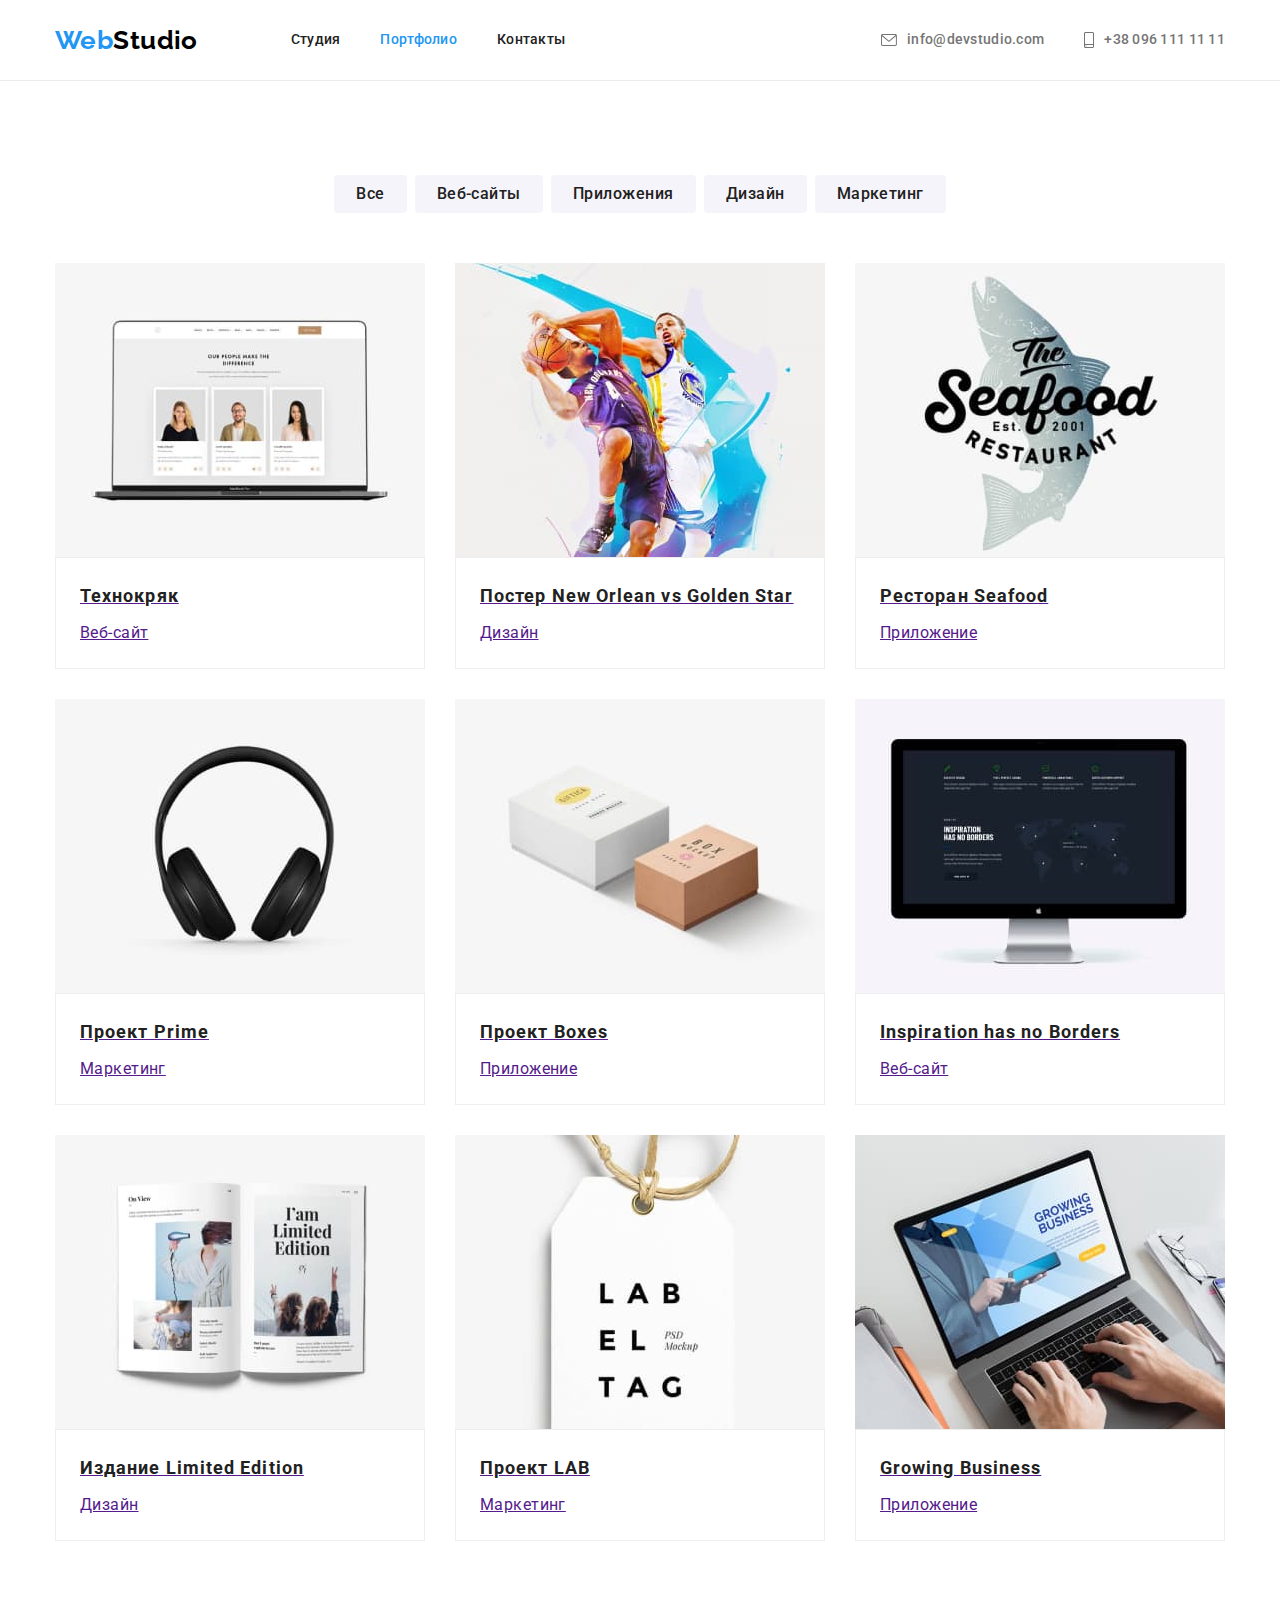
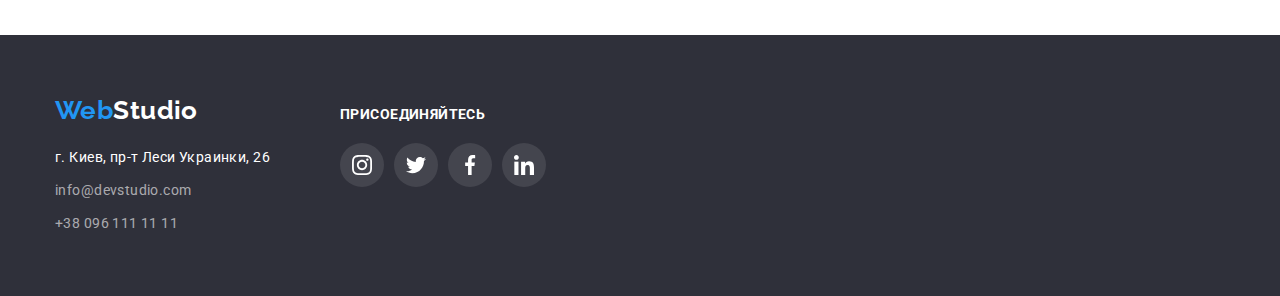
==== commit 3631e3d2: "Update files" ====
--- a/portfolio.html
+++ b/portfolio.html
@@ -74,69 +74,92 @@
                 <h1 class="visually-hidden">Портфолио</h1>
                 <ul class="portfolio-flex list">
                     <li class="portfolio-item">
-                        <img src="./images/portfolio/img-1.jpg" alt="Веб-сайт на ноутбуке" width="370" height="294">
-                        <div class="portfolio-card">
-                            <h2 class="portfolio-item-title">Технокряк</h2>
-                            <p class="portfolio-item-descr">Веб-сайт</p>
-                        </div>
-                    </li>
-                    <li class="portfolio-item">
-                        <img src="./images/portfolio/img-2.jpg" alt="постер с баскетболистами" width="370" height="294">
-                        <div class="portfolio-card">
-                            <h2 class="portfolio-item-title">Постер New Orlean vs Golden Star</h2>
-                            <p class="portfolio-item-descr">Дизайн</p>
-                        </div>
-                    </li>
-                    <li class="portfolio-item">
-                        <img src="./images/portfolio/img-3.jpg" alt="эмблема ресторана Seafood" width="370"
-                            height="294">
-                        <div class="portfolio-card">
-                            <h2 class="portfolio-item-title">Ресторан Seafood</h2>
-                            <p class="portfolio-item-descr">Приложение</p>
-                        </div>
-                    </li>
-                    <li class="portfolio-item">
-                        <img src="./images/portfolio/img-4.jpg" alt="наушники" width="370" height="294">
-                        <div class="portfolio-card">
-                            <h2 class="portfolio-item-title">Проект Prime</h2>
-                            <p class="portfolio-item-descr">Маркетинг</p>
-                        </div>
-                    </li>
-                    <li class="portfolio-item">
-                        <img src="./images/portfolio/img-5.jpg" alt="коробки" width="370" height="294">
-                        <div class="portfolio-card">
-                            <h2 class="portfolio-item-title">Проект Boxes</h2>
-                            <p class="portfolio-item-descr">Приложение</p>
-                        </div>
-                    </li>
-                    <li class="portfolio-item">
-                        <img src="./images/portfolio/img-6.jpg" alt="монитор компьютера" width="370" height="294">
-                        <div class="portfolio-card">
-                            <h2 class="portfolio-item-title" lang="en">Inspiration has no Borders</h2>
-                            <p class="portfolio-item-descr">Веб-сайт</p>
-                        </div>
-                    </li>
-                    <li class="portfolio-item">
-                        <img src="./images/portfolio/img-7.jpg" alt="брошюра" width="370" height="294">
-                        <div class="portfolio-card">
-                            <h2 class="portfolio-item-title">Издание Limited Edition</h2>
-                            <p class="portfolio-item-descr">Дизайн</p>
-                        </div>
-                    </li>
-                    <li class="portfolio-item">
-                        <img src="./images/portfolio/img-8.jpg" alt="этикетка" width="370" height="294">
-                        <div class="portfolio-card">
-                            <h2 class="portfolio-item-title">Проект LAB</h2>
-                            <p class="portfolio-item-descr">Маркетинг</p>
-                        </div>
-                    </li>
-                    <li class="portfolio-item">
-                        <img src="./images/portfolio/img-9.jpg" alt="человек печатает на ноутбуке" width="370"
-                            height="294">
-                        <div class="portfolio-card">
-                            <h2 class="portfolio-item-title" lang="en">Growing Business</h2>
-                            <p class="portfolio-item-descr">Приложение</p>
-                        </div>
+                        <a class="portfolio-item-card" href="">
+                            <img src="./images/portfolio/img-1.jpg" alt="Веб-сайт на ноутбуке" width="370" height="294">
+                            <div class="portfolio-card">
+                                <h2 class="portfolio-item-title">Технокряк</h2>
+                                <p class="portfolio-item-descr">Веб-сайт</p>
+                            </div>
+                        </a>
+
+                    </li>
+                    <li class="portfolio-item">
+                        <a class="portfolio-item-card" href="">
+                            <img src="./images/portfolio/img-2.jpg" alt="постер с баскетболистами" width="370"
+                                height="294">
+                            <div class="portfolio-card">
+                                <h2 class="portfolio-item-title">Постер New Orlean vs Golden Star</h2>
+                                <p class="portfolio-item-descr">Дизайн</p>
+                            </div>
+                        </a>
+                    </li>
+                    <li class="portfolio-item">
+                        <a class="portfolio-item-card" href="">
+                            <img src="./images/portfolio/img-3.jpg" alt="эмблема ресторана Seafood" width="370"
+                                height="294">
+                            <div class="portfolio-card">
+                                <h2 class="portfolio-item-title">Ресторан Seafood</h2>
+                                <p class="portfolio-item-descr">Приложение</p>
+                            </div>
+                        </a>
+                    </li>
+                    <li class="portfolio-item">
+                        <a class="portfolio-item-card" href="">
+                            <img src="./images/portfolio/img-4.jpg" alt="наушники" width="370" height="294">
+                            <div class="portfolio-card">
+                                <h2 class="portfolio-item-title">Проект Prime</h2>
+                                <p class="portfolio-item-descr">Маркетинг</p>
+                            </div>
+                        </a>
+
+                    </li>
+                    <li class="portfolio-item">
+                        <a class="portfolio-item-card" href="">
+                            <img src="./images/portfolio/img-5.jpg" alt="коробки" width="370" height="294">
+                            <div class="portfolio-card">
+                                <h2 class="portfolio-item-title">Проект Boxes</h2>
+                                <p class="portfolio-item-descr">Приложение</p>
+                            </div>
+                        </a>
+                    </li>
+                    <li class="portfolio-item">
+                        <a class="portfolio-item-card" href="">
+                            <img src="./images/portfolio/img-6.jpg" alt="монитор компьютера" width="370" height="294">
+                            <div class="portfolio-card">
+                                <h2 class="portfolio-item-title" lang="en">Inspiration has no Borders</h2>
+                                <p class="portfolio-item-descr">Веб-сайт</p>
+                            </div>
+                        </a>
+
+                    </li>
+                    <li class="portfolio-item">
+                        <a class="portfolio-item-card" href="">
+                            <img src="./images/portfolio/img-7.jpg" alt="брошюра" width="370" height="294">
+                            <div class="portfolio-card">
+                                <h2 class="portfolio-item-title">Издание Limited Edition</h2>
+                                <p class="portfolio-item-descr">Дизайн</p>
+                            </div>
+                        </a>
+
+                    </li>
+                    <li class="portfolio-item">
+                        <a class="portfolio-item-card" href="">
+                            <img src="./images/portfolio/img-8.jpg" alt="этикетка" width="370" height="294">
+                            <div class="portfolio-card">
+                                <h2 class="portfolio-item-title">Проект LAB</h2>
+                                <p class="portfolio-item-descr">Маркетинг</p>
+                            </div>
+                        </a>
+                    </li>
+                    <li class="portfolio-item">
+                        <a class="portfolio-item-card" href="">
+                            <img src="./images/portfolio/img-9.jpg" alt="человек печатает на ноутбуке" width="370"
+                                height="294">
+                            <div class="portfolio-card">
+                                <h2 class="portfolio-item-title" lang="en">Growing Business</h2>
+                                <p class="portfolio-item-descr">Приложение</p>
+                            </div>
+                        </a>
                     </li>
                 </ul>
             </div>
@@ -176,7 +199,7 @@
                 <strong class="follow-title">присоединяйтесь</strong>
                 <ul class="social-media-footer list">
                     <li class="social-media-item">
-                        <a class="social-media-link link" href="" target="_blank" rel="noopener noreferrer"
+                        <a class="social-media-link-footer link" href="" target="_blank" rel="noopener noreferrer"
                             aria-label="instagram">
                             <svg class="social-media-icon" width="20" height="20">
                                 <use href="./images/icons.svg#icon-instagram"></use>
@@ -184,7 +207,7 @@
                         </a>
                     </li>
                     <li class="social-media-item">
-                        <a class="social-media-link link" href="" target="_blank" rel="noopener noreferrer"
+                        <a class="social-media-link-footer link" href="" target="_blank" rel="noopener noreferrer"
                             aria-label="twitter">
                             <svg class="social-media-icon" width="20" height="20">
                                 <use href="./images/icons.svg#icon-twitter"></use>
@@ -192,7 +215,7 @@
                         </a>
                     </li>
                     <li class="social-media-item">
-                        <a class="social-media-link link" href="" target="_blank" rel="noopener noreferrer"
+                        <a class="social-media-link-footer link" href="" target="_blank" rel="noopener noreferrer"
                             aria-label="facebook">
                             <svg class="social-media-icon" width="20" height="20">
                                 <use href="./images/icons.svg#icon-facebook"></use>
@@ -200,7 +223,7 @@
                         </a>
                     </li>
                     <li class="social-media-item">
-                        <a class="social-media-link link" href="" target="_blank" rel="noopener noreferrer"
+                        <a class="social-media-link-footer link" href="" target="_blank" rel="noopener noreferrer"
                             aria-label="linkedin">
                             <svg class="social-media-icon" width="20" height="20">
                                 <use href="./images/icons.svg#icon-linkedin"></use>
--- a/css/styles.css
+++ b/css/styles.css
@@ -13,6 +13,7 @@
 
 }
 
+
 body {
     font-family: var(--main-font), sans-serif;
     font-weight: 400;
@@ -83,8 +84,6 @@
 .header-container {
     display: flex;
     align-items: center;
-
-    /* background-color: yellowgreen; */
 }
 
 .logo-header {
@@ -97,16 +96,11 @@
     line-height: 1.19;
     color: var(--logo-header-color);
     text-decoration: none;
-
 }
 
 .logo-accent {
     color: var(--accent-text-color);
 }
-
-/* .header-nav-list>li:not(:first-child) {
-    margin-left: 40px; 
-} */
 
 .header-nav-list {
     display: flex;
@@ -114,9 +108,6 @@
     font-weight: 500;
     line-height: 1.14;
     letter-spacing: 0.02em;
-
-
-    /* background-color: teal; */
 
 }
 
@@ -132,11 +123,13 @@
     color: var(--title-text-color);
 }
 
+
 .header-nav-list :hover,
 .header-nav-list :focus {
     color: var(--accent-text-color);
 }
 
+
 .current-link {
     color: var(--accent-text-color);
 }
@@ -145,22 +138,19 @@
     margin-left: 40px;
 }
 
-/* .header-contact-list>li:not(:first-child) {
-    margin-left: 40px; 
-} */
 
 .header-contact-list {
     display: flex;
     align-items: center;
     margin-left: auto;
-    /* background-color: yellow; */
+   
 }
 
 .contacts-icon {
-    display: block;
     margin-right: 10px;
     fill: currentColor;
 }
+
 
 .header-contact-item {
     display: flex;
@@ -181,14 +171,8 @@
 }
 
 /* Секція Hero */
-/* .overlay{
-    max-width: 1600px;
-    height: 600px;
-    margin-left: auto;
-    margin-right: auto;} */
 
 .hero {
-
     max-width: 1600px;
     height: 600px;
     margin-left: auto;
@@ -202,17 +186,17 @@
             rgba(47, 48, 58, 0.4),
             rgba(47, 48, 58, 0.4)),
         url(../images/img-bgd.jpg);
-
-
     background-color: var(--hero-background-color);
-}
+    background-size: cover;
+    background-position: center;
+    background-repeat: no-repeat;
+}
+
 
 .hero-title {
-
     width: 696px;
     margin-left: auto;
     margin-right: auto;
-
     margin-bottom: 30px;
 
     font-weight: 900;
@@ -221,7 +205,6 @@
     letter-spacing: 0.06em;
     text-transform: uppercase;
     color: var(--secondary-text-color);
-
 }
 
 .hero-btn {
@@ -261,10 +244,6 @@
     overflow: hidden;
 }
 
-/* .features-container{
-    padding-top: 94px;
-    padding-bottom: 94px;
-  } */
 
 .features-svg {
     display: block;
@@ -273,7 +252,6 @@
     padding: 25px 100px 25px 100px;
     margin-bottom: 30px;
     background-color: var(--team-background-color);
-
 }
 
 .features-list {
@@ -282,12 +260,10 @@
 
 .features-list .item+.item {
     margin-left: 30px;
-
 }
 
 .features-list>.item {
     width: 270px;
-
 }
 
 .features-title {
@@ -326,6 +302,7 @@
 .about-item+.about-item {
     margin-left: 30px;
 }
+
 
 /* Секція Наша команда */
 .team {
@@ -405,15 +382,13 @@
     background-color: var(--secondary-text-color);
     border-radius: 50%;
 
-    /* fill: #AFB1B8;  */
-
-    /* outline: 1px solid red;  */
-}
+   }
 
 .social-media-link:hover,
 .social-media-link:focus {
     color: var(--secondary-text-color);
     background-color: var(--accent-text-color);
+ 
 }
 
 .social-media-icon {
@@ -421,6 +396,7 @@
 }
 
 /* Секція Clients */
+
 
 .cliets-title {
     font-weight: 700;
@@ -432,12 +408,15 @@
     color: var(--title-text-color);
 }
 
+.client-box:not(:last-child) {
+    margin-right: 30px;
+} 
+
 .clients-list {
     display: flex;
     align-items: center;
     justify-content: center;
     margin-top: 50px;
-
 }
 
 .client-item {
@@ -446,15 +425,11 @@
     justify-content: center;
     width: 170px;
     height: 92px;
+    
     border: 1px solid #AFB1B8;
     border-radius: 4px;
-
     color: #AFB1B8;
-    ;
-}
-
-.client-item:not(:last-child) {
-    margin-right: 30px;
+
 }
 
 .client-item:hover,
@@ -474,6 +449,7 @@
     background-color: var(--footer-background-color);
 }
 
+
 .logo-footer {
     display: block;
     margin-bottom: 20px;
@@ -517,14 +493,12 @@
 
 .studio-contacts {
     display: flex;
+    align-items: baseline;
 }
 
 /* Секція присоединяйтесь */
 .follow {
-    display: flex;
-    flex-direction: column;
-    margin-top: 12px;
-    margin-left: 70px;
+       margin-left: 70px;
 
 }
 
@@ -544,13 +518,19 @@
     justify-content: center;
 }
 
-.social-media-footer>.social-media-item>.social-media-link {
+.social-media-link-footer {
+    display: flex;
+    align-items: center;
+    justify-content: center;
+    width: 44px;
+    height: 44px;
+    border-radius: 50%;
     color: var(--secondary-text-color);
     background-color: rgba(255, 255, 255, 0.1);
 }
 
-.social-media-footer>.social-media-item>.social-media-link:hover,
-.social-media-footer>.social-media-item>.social-media-link:focus {
+.social-media-link-footer:hover,
+.social-media-link-footer:focus {
     background-color: var(--accent-text-color);
 }
 
@@ -622,8 +602,12 @@
     /* background-color: orange; */
 }
 
-.portfolio-item:hover,
-.portfolio-item:focus {
+.portfolio-item-card{
+    display: block;
+}
+
+.portfolio-item-card:hover,
+.portfolio-item-card:focus {
     box-shadow: 0px 1px 1px rgba(0, 0, 0, 0.12), 0px 4px 4px rgba(0, 0, 0, 0.06), 1px 4px 6px rgba(0, 0, 0, 0.16);
     ;
 }
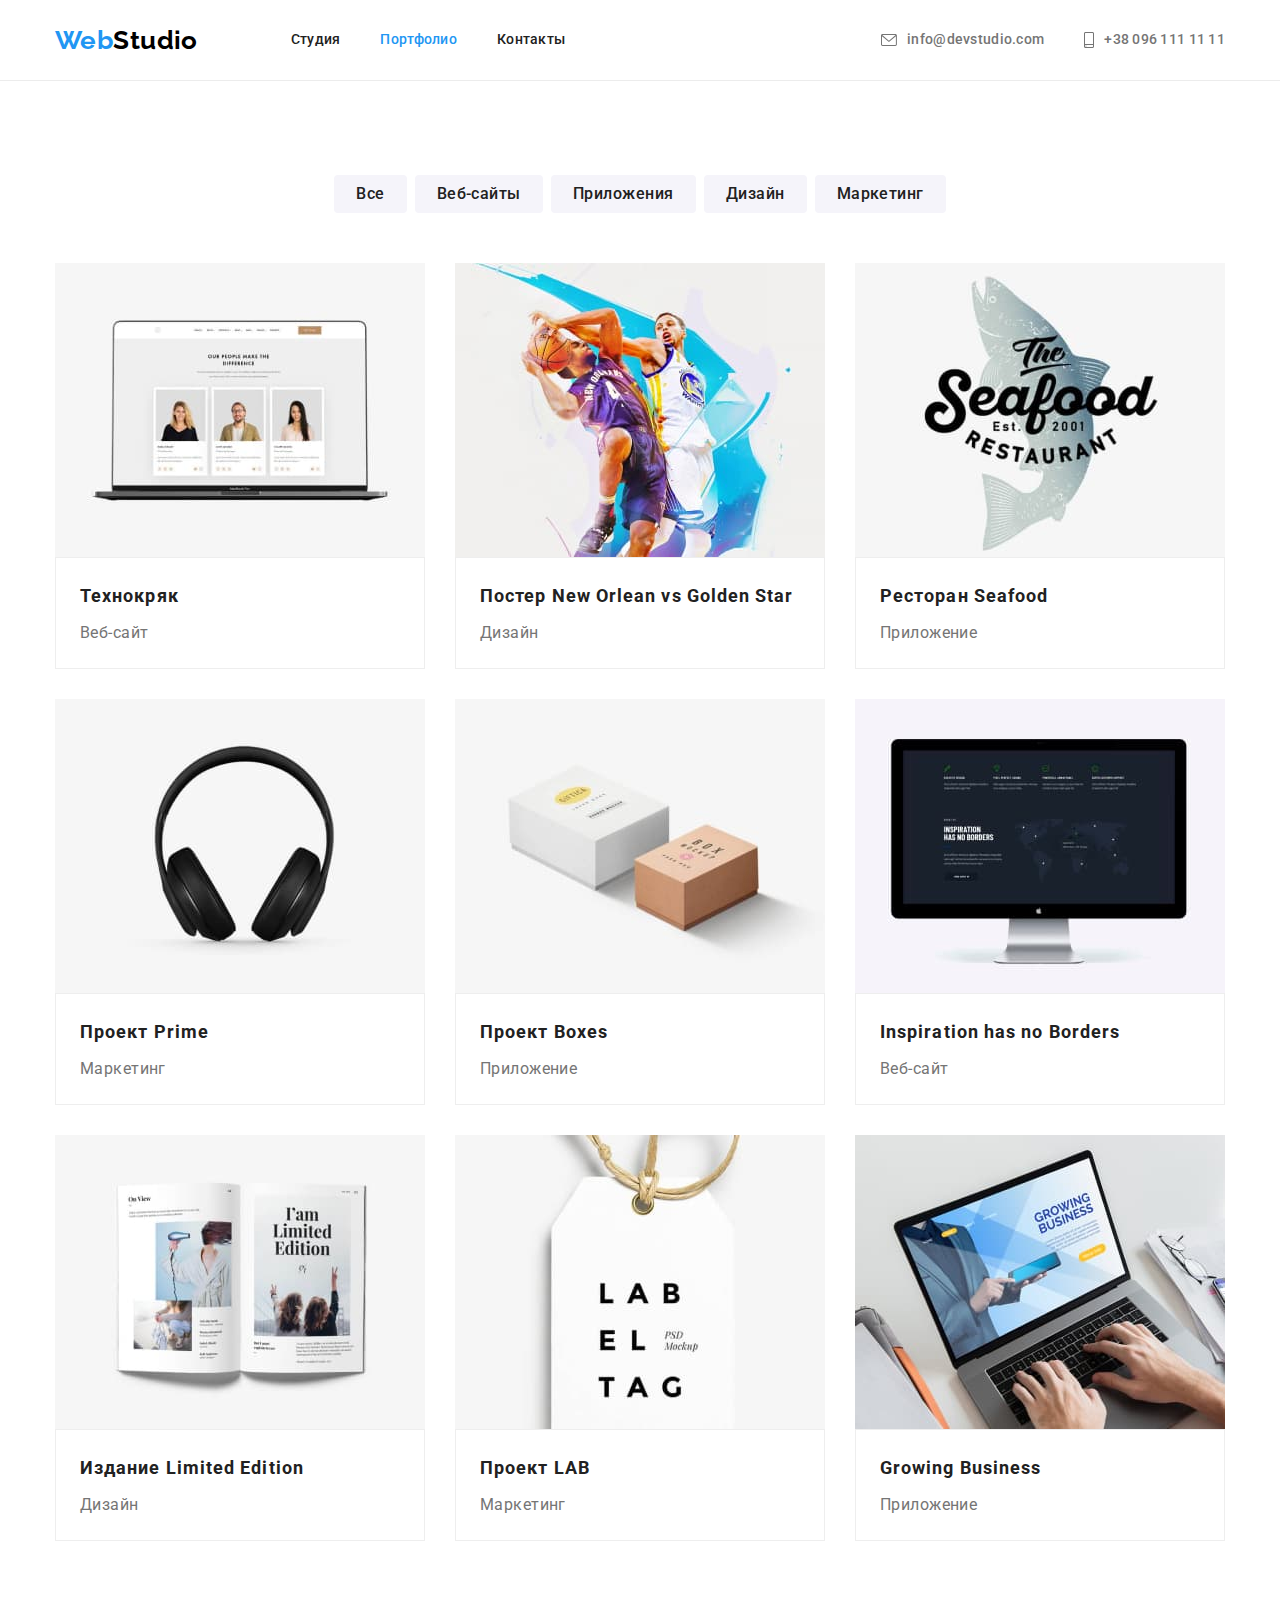
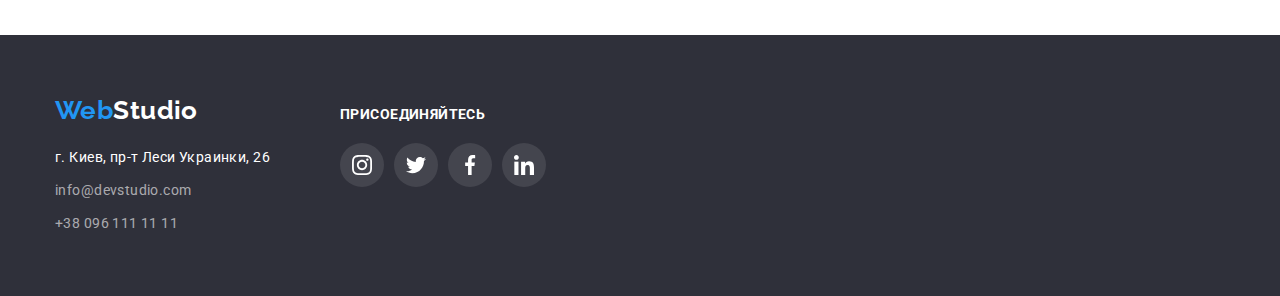
==== commit fb18ba3c: "Update files" ====
--- a/portfolio.html
+++ b/portfolio.html
@@ -74,7 +74,7 @@
                 <h1 class="visually-hidden">Портфолио</h1>
                 <ul class="portfolio-flex list">
                     <li class="portfolio-item">
-                        <a class="portfolio-item-card" href="">
+                        <a class="portfolio-item-card link" href="">
                             <img src="./images/portfolio/img-1.jpg" alt="Веб-сайт на ноутбуке" width="370" height="294">
                             <div class="portfolio-card">
                                 <h2 class="portfolio-item-title">Технокряк</h2>
@@ -84,7 +84,7 @@
 
                     </li>
                     <li class="portfolio-item">
-                        <a class="portfolio-item-card" href="">
+                        <a class="portfolio-item-card link" href="">
                             <img src="./images/portfolio/img-2.jpg" alt="постер с баскетболистами" width="370"
                                 height="294">
                             <div class="portfolio-card">
@@ -94,7 +94,7 @@
                         </a>
                     </li>
                     <li class="portfolio-item">
-                        <a class="portfolio-item-card" href="">
+                        <a class="portfolio-item-card link" href="">
                             <img src="./images/portfolio/img-3.jpg" alt="эмблема ресторана Seafood" width="370"
                                 height="294">
                             <div class="portfolio-card">
@@ -104,7 +104,7 @@
                         </a>
                     </li>
                     <li class="portfolio-item">
-                        <a class="portfolio-item-card" href="">
+                        <a class="portfolio-item-card link" href="">
                             <img src="./images/portfolio/img-4.jpg" alt="наушники" width="370" height="294">
                             <div class="portfolio-card">
                                 <h2 class="portfolio-item-title">Проект Prime</h2>
@@ -114,7 +114,7 @@
 
                     </li>
                     <li class="portfolio-item">
-                        <a class="portfolio-item-card" href="">
+                        <a class="portfolio-item-card link" href="">
                             <img src="./images/portfolio/img-5.jpg" alt="коробки" width="370" height="294">
                             <div class="portfolio-card">
                                 <h2 class="portfolio-item-title">Проект Boxes</h2>
@@ -123,7 +123,7 @@
                         </a>
                     </li>
                     <li class="portfolio-item">
-                        <a class="portfolio-item-card" href="">
+                        <a class="portfolio-item-card link" href="">
                             <img src="./images/portfolio/img-6.jpg" alt="монитор компьютера" width="370" height="294">
                             <div class="portfolio-card">
                                 <h2 class="portfolio-item-title" lang="en">Inspiration has no Borders</h2>
@@ -133,7 +133,7 @@
 
                     </li>
                     <li class="portfolio-item">
-                        <a class="portfolio-item-card" href="">
+                        <a class="portfolio-item-card link" href="">
                             <img src="./images/portfolio/img-7.jpg" alt="брошюра" width="370" height="294">
                             <div class="portfolio-card">
                                 <h2 class="portfolio-item-title">Издание Limited Edition</h2>
@@ -143,7 +143,7 @@
 
                     </li>
                     <li class="portfolio-item">
-                        <a class="portfolio-item-card" href="">
+                        <a class="portfolio-item-card link" href="">
                             <img src="./images/portfolio/img-8.jpg" alt="этикетка" width="370" height="294">
                             <div class="portfolio-card">
                                 <h2 class="portfolio-item-title">Проект LAB</h2>
@@ -152,7 +152,7 @@
                         </a>
                     </li>
                     <li class="portfolio-item">
-                        <a class="portfolio-item-card" href="">
+                        <a class="portfolio-item-card link" href="">
                             <img src="./images/portfolio/img-9.jpg" alt="человек печатает на ноутбуке" width="370"
                                 height="294">
                             <div class="portfolio-card">
@@ -163,15 +163,7 @@
                     </li>
                 </ul>
             </div>
-
-
-
-
         </section>
-
-
-
-
     </main>
 
     <footer class="footer">
--- a/css/styles.css
+++ b/css/styles.css
@@ -635,5 +635,6 @@
 .portfolio-item-descr {
     font-size: 16px;
     line-height: 1.88;
+    color: var(--primary-text-color);
 
 }